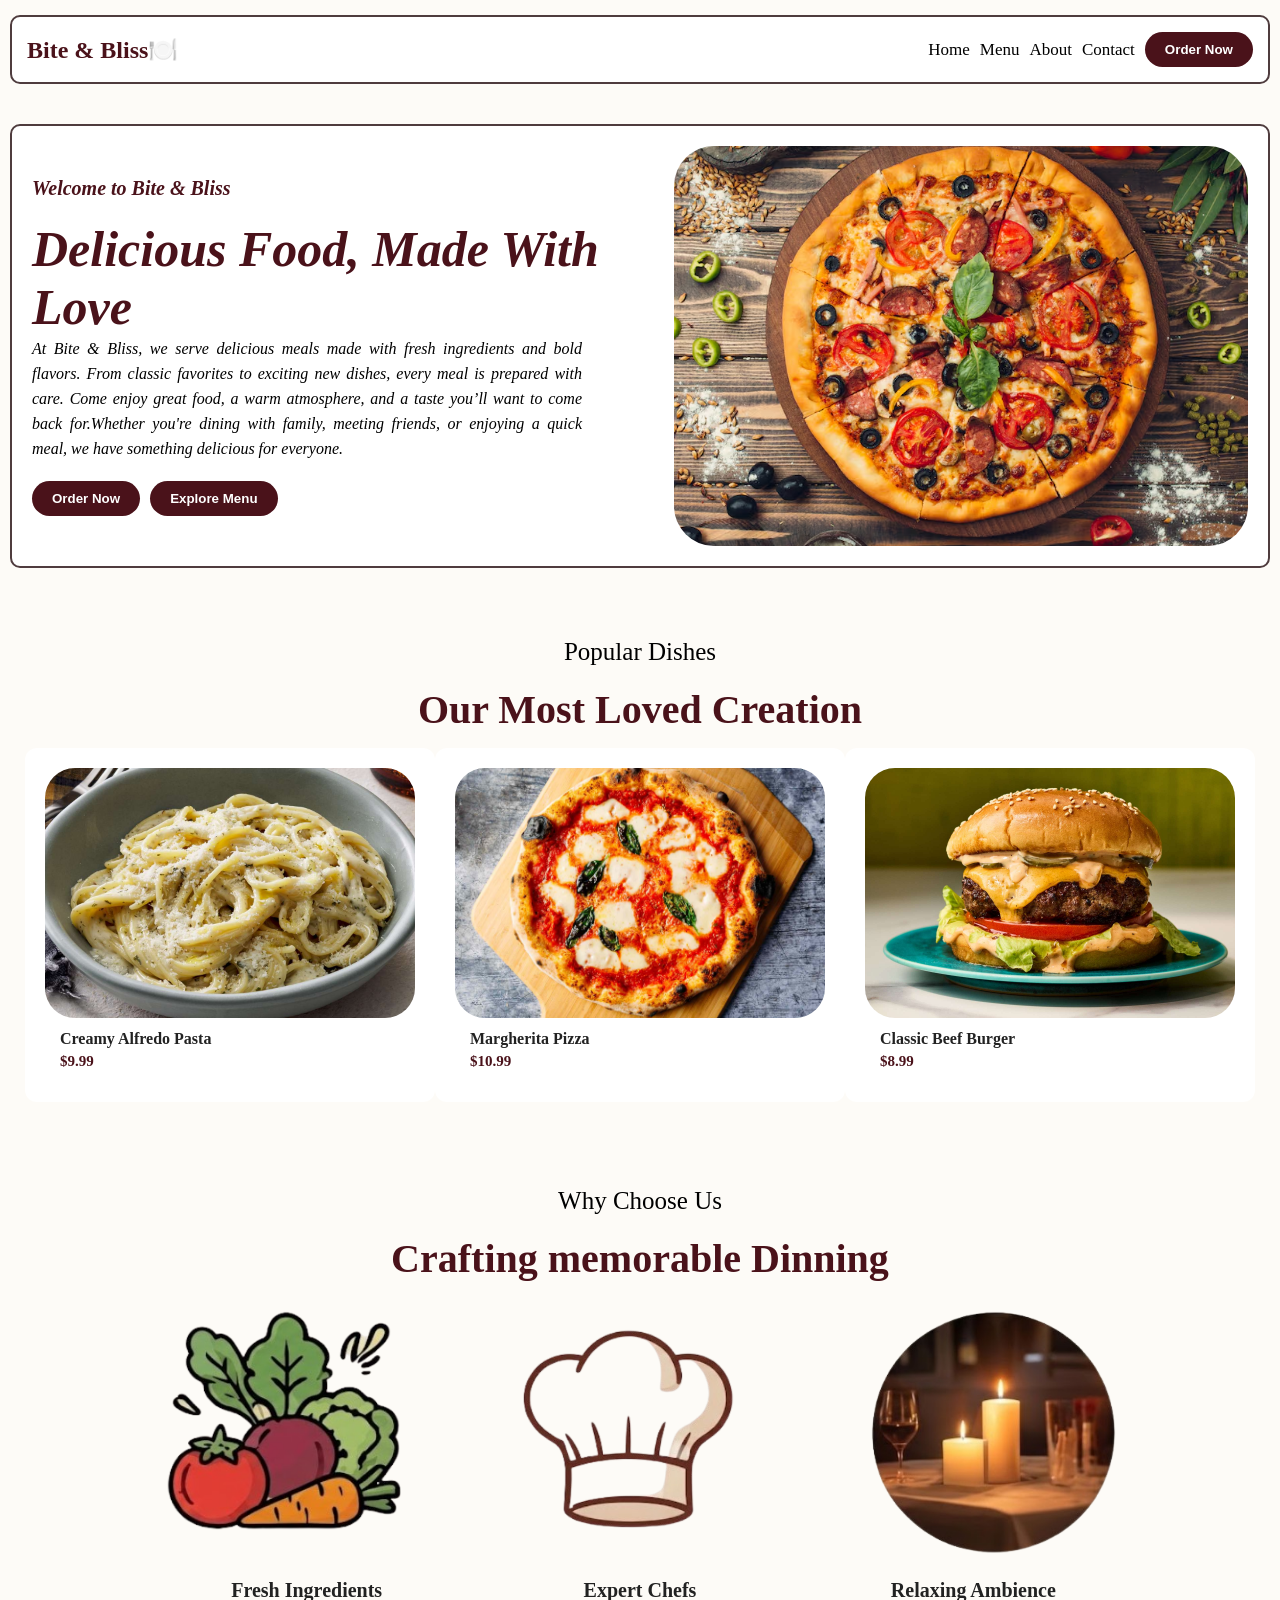
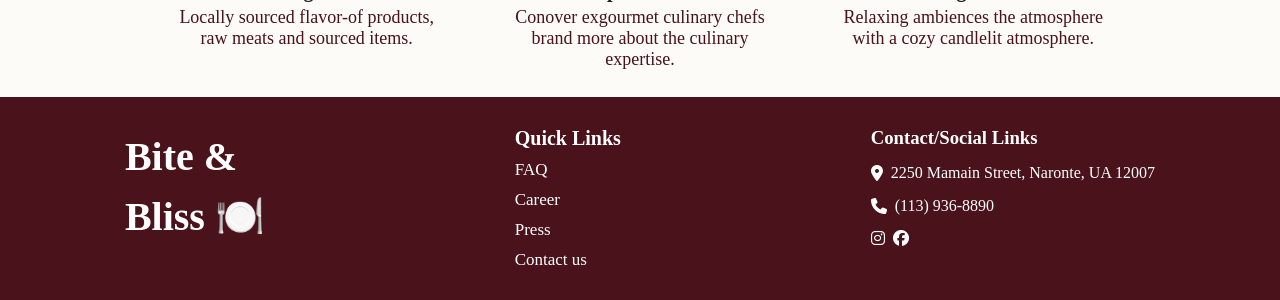
==== index.html @ 05214b68 "first commit" ====
<!DOCTYPE html>
<html lang="en">
<head>
    <meta charset="UTF-8">
    <meta name="viewport" content="width=device-width, initial-scale=1.0">
    <title>Document</title>
<link rel="stylesheet" href="style.css">
<link rel="stylesheet" href="https://cdnjs.cloudflare.com/ajax/libs/font-awesome/6.5.1/css/all.min.css">
</head>
<script src="script.js"></script>

<body>
    <nav class="nav">
        <h1 style="color: #4A121A;">Bite & Bliss🍽️</h1>
        <div class="hamburger" onclick="toggleMenu()">
            <span></span>
            <span></span>
            <span></span>
        </div>
    <ol class="menu">
        <li><a href="#home">Home</a></li>
        <li><a href="#menu">Menu</a></li>
        <li><a href="#about">About</a></li>
        <li><a href="#contact">Contact</a></li>
        <button class="btn">Order Now</button>
    </ol>    
    </nav>

    <!-- hero section -->
     <section class="hero">
        <div>
            <span id="bite">Welcome to Bite & Bliss</span>
            <h1 id="food" style="margin-top: 20px;">Delicious Food, Made With Love</h1>
            <p id="fresh" style="max-width: 550px;">At Bite & Bliss, we serve delicious meals made with fresh ingredients and bold flavors. From classic favorites to
            exciting new dishes, every meal is prepared with care. Come enjoy great food, a warm atmosphere, and a taste you’ll want
            to come back for.Whether you're dining with family, meeting friends, or enjoying a quick meal, we have something delicious for everyone.</p>
            <div class="btn1" style="margin-top: 20px;">
                    <button class="btn">Order Now</button>
                    <button class="btn">Explore Menu</button>
            </div>
        
        </div>
        <img class="img" src="pizza.avif" alt="pizza" >
     </section>
<!-- 2 section -->
     <section>
        <div class="dishes">
            <span style="font-size: 25px; font-weight: 500;">Popular Dishes</span>
            <span class="loved" style="color: #4A121A;" >Our Most Loved Creation</span>
        </div>
        <!--  -->
    <div class="cards-container">
    
        <div class="card">
            <img src="pasta.jpg" alt="Creamy Alfredo Pasta">
            <div class="card-body">
                <p class="card-title">Creamy Alfredo Pasta</p>
                <p class="card-price">$9.99</p>
            </div>
        </div>
    
        <div class="card">
            <img src="m pizza.jpg" alt="Margherita Pizza">
            <div class="card-body">
                <p class="card-title">Margherita Pizza</p>
                <p class="card-price">$10.99</p>
            </div>
        </div>
    
        <div class="card">
            <img src="burger.jpg" alt="Classic Beef Burger">
            <div class="card-body">
                <p class="card-title">Classic Beef Burger</p>
                <p class="card-price">$8.99</p>
            </div>
        </div>
    
    </div>
       
     </section>
     <!-- new -->
    <section>
        <div class="dishe">
            <span style="font-size: 25px; font-weight: 500;">Why Choose Us</span>
            <span class="love" style="color: #4A121A;">Crafting memorable Dinning</span>
        </div>
        <!--  -->
        <div class="cards-containers">
    
            <div class="cards">
                <img src="veg.png" alt="Creamy Alfredo Pasta">
                <div class="card-body">
                    <p class="card-titles">Fresh Ingredients</p>
                    <p class="card-prices">Locally sourced flavor-of products, raw meats and sourced items.</p>
                </div>
            </div>
    
            <div class="cards">
                <img src="cap.png" alt="Margherita Pizza">
                <div class="card-body">
                    <p class="card-titles">Expert Chefs</p>
                    <p class="card-prices">Conover exgourmet culinary chefs brand more about the culinary expertise.</p>
                </div>
            </div>
    
            <div class="cards">
                <img src="light.png" alt="Classic Beef Burger">
                <div class="card-body">
                    <p class="card-titles">Relaxing Ambience</p>
                    <p class="card-prices">Relaxing ambiences the atmosphere with a cozy candlelit atmosphere.</p>
                </div>
            </div>
        </div>   
    </section>
    <footer  class="footer">
        <div class="footer-container">
    <p style="color: white; font-size: 40px; font-weight: bold; line-height: 60px;">
        Bite &<br>
        Bliss 🍽️
    </p>
        <ol class="menus" style="color: white;">
            <li><a href="#home" style="font-size: 20px; font-weight: 600;">Quick Links</a></li>
            <li><a href="#menu">FAQ</a></li>
            <li><a href="#about">Career</a></li>
            <li><a href="#contact">Press</a></li>
            <li><a href="#contact">Contact us</a></li>
        </ol>
    <div class="footer-contact">
        <h3>Contact/Social Links</h3>
    
        <div class="contact-item">
            <i class="fa-solid fa-location-dot"></i>
            <p>2250 Mamain Street, Naronte, UA 12007</p>
        </div>
    
        <div class="contact-item">
            <i class="fa-solid fa-phone"></i>
            <p>(113) 936-8890</p>
        </div>
    
        <div class="social-links">
            <a href="#"><i class="fa-brands fa-instagram"></i></a>
            <a href="#"><i class="fa-brands fa-facebook"></i></a>
        </div>
    </div>
    </div>
    </footer>
</body>
</html>
---- style.css ----
body {
    background-color: #FDFBF7;
}
* {
    margin: 0;
    padding: 0;
    box-sizing: border-box;
}

body {
    padding-left: 10px;
    padding-right: 10px;
}
.nav{
    display: flex;
    justify-content: space-between;
    align-items: center;
    border: 2px solid #4f3c3e ;
    background-color: white;
    border-radius: 10px;
    padding: 15px;
    margin-top: 15px;
      
}
.menu{
 display: flex;   
 gap: 10px;
 font-size: 17px;
 font-weight: 500;
 align-items: center;
}
ol {
    list-style-type: none;
    /* Numbers ko hatane ke liye */
    padding: 0;
    margin: 0;
}
.menu a {
    text-decoration: none;
    color: inherit;
}
.btn {
    background-color: #4A121A;
    color: #FFFFFF;
    border: none;
    padding: 10px 20px;
    border-radius: 20px;
   text-align: center;
    cursor: pointer;
    font-weight: 600;
}
/* Normal screen par icon chupa rahega */
.hamburger {
    display: none;
    flex-direction: column;
    gap: 4px;
    cursor: pointer;
}

.hamburger span {
    width: 25px;
    height: 3px;
    background-color: #333;
    border-radius: 2px;
}
/* responsve navbar */
@media (max-width: 768px) {
    .hamburger {
        display: flex;
        z-index: 1001;
        /* Isse icon top par rahega takay close bhi kar sakein */
    }
 /* Modern Full Screen Mobile Page/Drawer Overlay */
    .menu {
        display: flex;
        flex-direction: column;
        justify-content: center;
        align-items: center;
        gap: 25px;
 /* Full Screen Cover */
        position: fixed;
        top: 0;
        left: 0;
        width: 100vw;
        height: 100vh;
        background-color: #FDFBF7;
        /* Body ka cream background */
        z-index: 1000;

        /* Initially hide off-screen */
        opacity: 0;
        pointer-events: none;
        transition: opacity 0.3s ease-in-out;
    }
 /* Click hone par full page overlay show hoga */
    .menu.active {
        opacity: 1;
        pointer-events: auto;
    }
 /* Links ka size thoda bada full screen ke liye */
    .menu li a {
        font-size: 24px;
        font-weight: 600;
    }
}

/* hero section */
.hero{
    margin-top: 40px;
    display: flex;
    justify-content: space-between;
        align-items: center;
        border: 2px solid #4f3c3e;
        background-color: white;
        border-radius: 10px;
    padding: 20px ;
}
.img{
    width: 50%;
    height: 400px;
    border-radius: 40px;
    object-fit: cover;
}
@media(max-width:500px){
    .img{
        width: 100%;
    }  
}
#bite{
    color: #4A121A;
    font-weight: 600;
    font-size: 20px;
    font-style: italic;
}
#food{
    color: #4A121A;
        font-weight: 600;
        font-size: 50px;
        font-style: oblique;
}
#fresh{
    text-align: justify;
    line-height: 25px;
  font-style: oblique;
}

@media(max-width:768px){
    .hero{
flex-direction: column;
gap: 30px;
    }
}
.btn1{
    display: flex;
    gap: 10px;
}
@media(max-width:500px){
    .btn1{
        flex-direction: column;
        gap: 15px;
    }
}

/* new section  1 */

.dishes{
    display: flex;
    flex-direction: column;
    justify-content: center;
    align-items: center;
    gap: 20px;
    margin-top: 70px;
}
.loved{
    font-size: 40px;
    font-weight: 600;
}
/* Cards Grid Container */
.cards-container {
    display: grid;
    grid-template-columns: repeat(3, 1fr);
    padding: 15px;
}

/* Single Card Box */
.card {
    background-color: #ffffff;
    border-radius: 12px;
    overflow: hidden;
    padding: 20px;
}

/* Card Image */
.card img {
    width: 100%;
    height: 250px;
    object-fit: cover;
    display: block;
    border-radius: 30px;
}

/* Card Content (Text Area) */
.card-body {
    padding: 12px 15px;

}

.card-title {
    font-weight: bold;
    font-size: 16px;
    margin: 0 0 5px 0;
    color: #222222;
}

.card-price {
    font-weight: bold;
    font-size: 15px;
    margin: 0;
    color: #4A121A;
    /* Deep Maroon Theme */
}

@media(max-width:500px){
    .cards-container{
        grid-template-columns: repeat(1, 1fr);
        gap: 10px;
    }
}
@media (min-width: 501px) and (max-width: 768px) {
    .cards-container {
        display: grid;
        grid-template-columns: repeat(2, 1fr);
        gap: 10px;
    }
}
@media(max-width:500px){
    .loved{
        font-size: 20px;
    }
}

/* new section 2*/

.dishe{
    display: flex;
    flex-direction: column;
    justify-content: center;
    align-items: center;
    gap: 20px;
    margin-top: 70px;
}

.love {
    font-size: 40px;
    font-weight: 600;
}

/* Cards Grid Container */
.cards-containers {
    display: grid;
    grid-template-columns: repeat(3, 1fr);
    max-width: 1000px;
    text-align: center;
    margin: 0 auto;
}

/* Single Card Box */
.cards {
    overflow: hidden;
    padding: 15px;
}

/* Card Image */
.cards img {
    width: 100%;
    height: 270px;
    object-fit: cover;
    display: block;
}


.card-titles {
    font-weight: bold;
    font-size: 20px;
    margin: 0 0 5px 0;
    color: #222222;
    text-align: center;
}

.card-prices {
    font-weight: 500;
    font-size: 18px;
    margin: 0;
    color: #4A121A;
    /* Deep Maroon Theme */
}

@media(max-width:500px) {
    .cards-containers {
        grid-template-columns: repeat(1, 1fr);
        /* grid-template-columns: 1fr; */
        gap: 10px;
    }
}

@media (min-width: 501px) and (max-width: 768px) {
    .cards-containers {
        display: grid;
        grid-template-columns: repeat(2, 1fr);
        gap: 10px;
    }
}

@media(max-width:500px) {
    .love {
        font-size: 20px;
    }
}

/* footer */
.footer{
    background-color:#4A121A ;
margin-left: -10px !important;
    margin-right: -10px !important;
    width: calc(100% + 20px) !important;
    padding: 30px 0;
}
.footer-container{
    display: flex;
    justify-content: space-around
}
.menus {
    display: flex;
    flex-direction: column;
    gap: 10px;
    font-size: 17px;
    font-weight: 500;
}
.menus a {
    text-decoration: none;
    color: inherit;
}
.footer-contact{
    color: white;
    display: flex;
    flex-direction: column;
    gap: 15px;
}
.contact-item{
    display: flex;
 align-items: center;
 gap: 8px;
}
.social-links {
      display: flex;
      gap: 8px;
    }
.social-links a {
    text-decoration: none;
    color: inherit;
}
@media(max-width:560px){
 .footer-container {
    margin: 0px 20px;
    flex-direction: column;
    gap: 25px;
 }
}
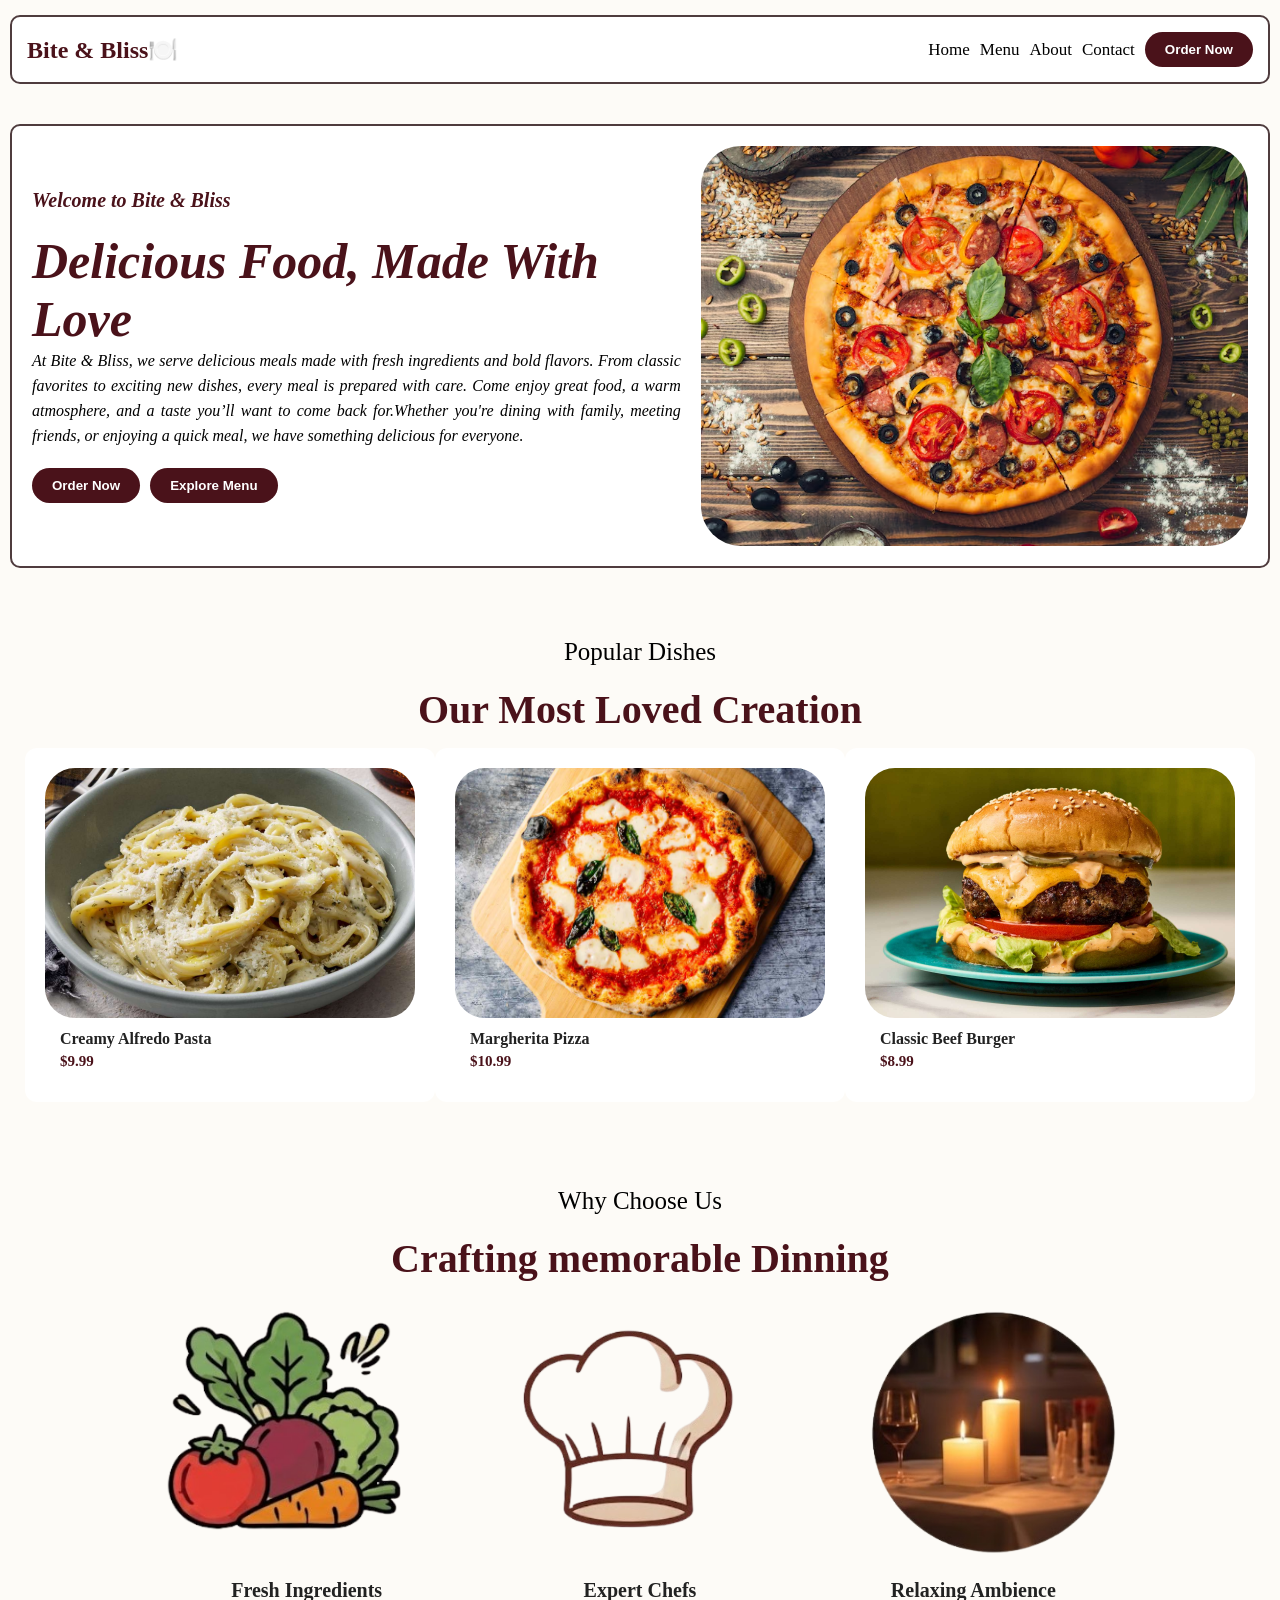
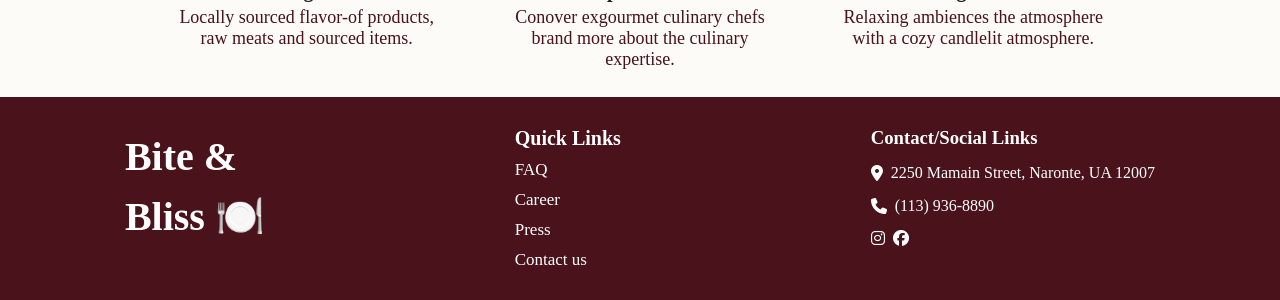
==== commit c8077ce9: "Added new feature X" ====
--- a/index.html
+++ b/index.html
@@ -28,17 +28,16 @@
 
     <!-- hero section -->
      <section class="hero">
-        <div>
+        <div class="hero-content">
             <span id="bite">Welcome to Bite & Bliss</span>
             <h1 id="food" style="margin-top: 20px;">Delicious Food, Made With Love</h1>
-            <p id="fresh" style="max-width: 550px;">At Bite & Bliss, we serve delicious meals made with fresh ingredients and bold flavors. From classic favorites to
+            <p id="fresh">At Bite & Bliss, we serve delicious meals made with fresh ingredients and bold flavors. From classic favorites to
             exciting new dishes, every meal is prepared with care. Come enjoy great food, a warm atmosphere, and a taste you’ll want
             to come back for.Whether you're dining with family, meeting friends, or enjoying a quick meal, we have something delicious for everyone.</p>
             <div class="btn1" style="margin-top: 20px;">
                     <button class="btn">Order Now</button>
                     <button class="btn">Explore Menu</button>
             </div>
-        
         </div>
         <img class="img" src="pizza.avif" alt="pizza" >
      </section>
--- a/style.css
+++ b/style.css
@@ -114,16 +114,26 @@
         background-color: white;
         border-radius: 10px;
     padding: 20px ;
+    gap: 20px;
+        overflow: hidden;
+}
+.hero-content {
+    flex: 1;
+    /* Image ke sath jagah proper divide karega */
+    min-width: 0;
+    /* Text ko overflow hone se rokega */
 }
 .img{
-    width: 50%;
+    width: 45%;
     height: 400px;
     border-radius: 40px;
     object-fit: cover;
-}
-@media(max-width:500px){
+    flex-shrink: 0;
+}
+@media(max-width:768px){
     .img{
         width: 100%;
+        height: auto;
     }  
 }
 #bite{
@@ -142,6 +152,7 @@
     text-align: justify;
     line-height: 25px;
   font-style: oblique;
+width: 100%;
 }
 
 @media(max-width:768px){
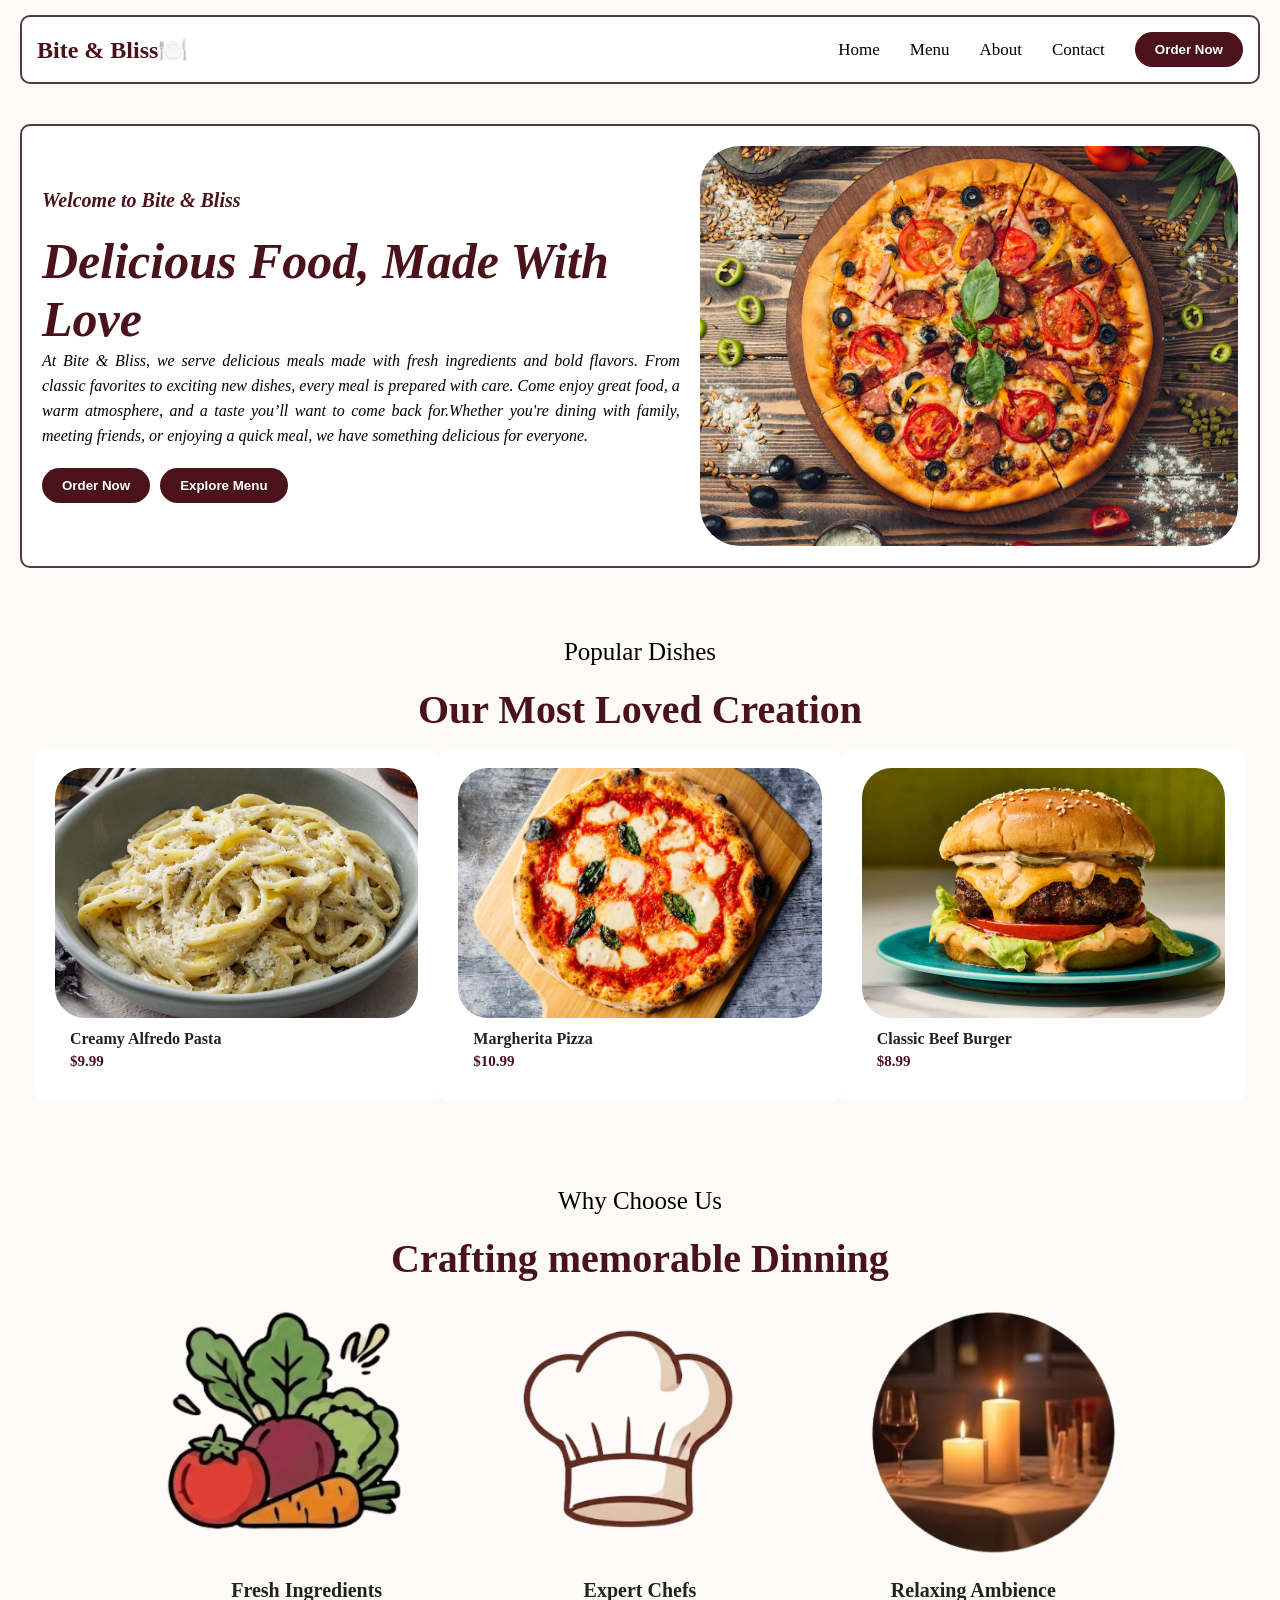
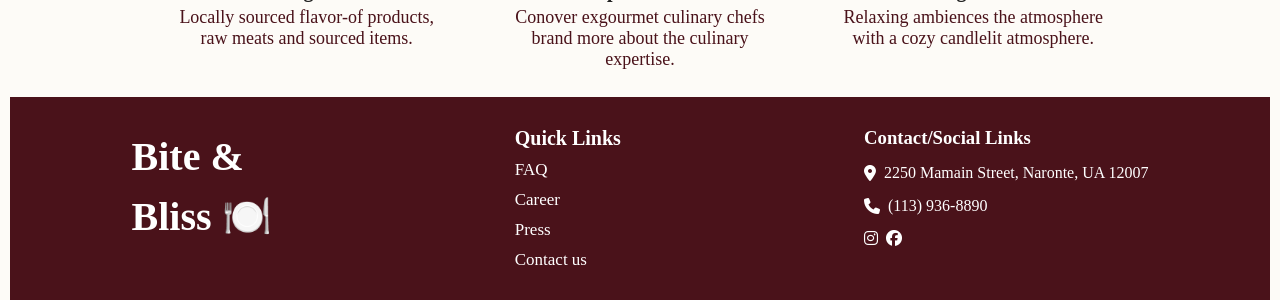
==== commit 09d1e5f7: "Added new feature X" ====
--- a/index.html
+++ b/index.html
@@ -7,24 +7,8 @@
 <link rel="stylesheet" href="style.css">
 <link rel="stylesheet" href="https://cdnjs.cloudflare.com/ajax/libs/font-awesome/6.5.1/css/all.min.css">
 </head>
-<script src="script.js"></script>
-
 <body>
-    <nav class="nav">
-        <h1 style="color: #4A121A;">Bite & Bliss🍽️</h1>
-        <div class="hamburger" onclick="toggleMenu()">
-            <span></span>
-            <span></span>
-            <span></span>
-        </div>
-    <ol class="menu">
-        <li><a href="#home">Home</a></li>
-        <li><a href="#menu">Menu</a></li>
-        <li><a href="#about">About</a></li>
-        <li><a href="#contact">Contact</a></li>
-        <button class="btn">Order Now</button>
-    </ol>    
-    </nav>
+<div id="navbar-placeholder"></div>
 
     <!-- hero section -->
      <section class="hero">
@@ -39,7 +23,7 @@
                     <button class="btn">Explore Menu</button>
             </div>
         </div>
-        <img class="img" src="pizza.avif" alt="pizza" >
+        <img class="img" src="images/pizza.avif" alt="pizza" >
      </section>
 <!-- 2 section -->
      <section>
@@ -51,7 +35,7 @@
     <div class="cards-container">
     
         <div class="card">
-            <img src="pasta.jpg" alt="Creamy Alfredo Pasta">
+            <img src="images/pasta.jpg" alt="Creamy Alfredo Pasta">
             <div class="card-body">
                 <p class="card-title">Creamy Alfredo Pasta</p>
                 <p class="card-price">$9.99</p>
@@ -59,7 +43,7 @@
         </div>
     
         <div class="card">
-            <img src="m pizza.jpg" alt="Margherita Pizza">
+            <img src="images\pizza.jpg" alt="Margherita Pizza">
             <div class="card-body">
                 <p class="card-title">Margherita Pizza</p>
                 <p class="card-price">$10.99</p>
@@ -67,7 +51,7 @@
         </div>
     
         <div class="card">
-            <img src="burger.jpg" alt="Classic Beef Burger">
+            <img src="images/burger.jpg" alt="Classic Beef Burger">
             <div class="card-body">
                 <p class="card-title">Classic Beef Burger</p>
                 <p class="card-price">$8.99</p>
@@ -87,7 +71,7 @@
         <div class="cards-containers">
     
             <div class="cards">
-                <img src="veg.png" alt="Creamy Alfredo Pasta">
+                <img src="images/veg.png" alt="Creamy Alfredo Pasta">
                 <div class="card-body">
                     <p class="card-titles">Fresh Ingredients</p>
                     <p class="card-prices">Locally sourced flavor-of products, raw meats and sourced items.</p>
@@ -95,7 +79,7 @@
             </div>
     
             <div class="cards">
-                <img src="cap.png" alt="Margherita Pizza">
+                <img src="images/cap.png" alt="Margherita Pizza">
                 <div class="card-body">
                     <p class="card-titles">Expert Chefs</p>
                     <p class="card-prices">Conover exgourmet culinary chefs brand more about the culinary expertise.</p>
@@ -103,7 +87,7 @@
             </div>
     
             <div class="cards">
-                <img src="light.png" alt="Classic Beef Burger">
+                <img src="images/light.png" alt="Classic Beef Burger">
                 <div class="card-body">
                     <p class="card-titles">Relaxing Ambience</p>
                     <p class="card-prices">Relaxing ambiences the atmosphere with a cozy candlelit atmosphere.</p>
@@ -111,38 +95,7 @@
             </div>
         </div>   
     </section>
-    <footer  class="footer">
-        <div class="footer-container">
-    <p style="color: white; font-size: 40px; font-weight: bold; line-height: 60px;">
-        Bite &<br>
-        Bliss 🍽️
-    </p>
-        <ol class="menus" style="color: white;">
-            <li><a href="#home" style="font-size: 20px; font-weight: 600;">Quick Links</a></li>
-            <li><a href="#menu">FAQ</a></li>
-            <li><a href="#about">Career</a></li>
-            <li><a href="#contact">Press</a></li>
-            <li><a href="#contact">Contact us</a></li>
-        </ol>
-    <div class="footer-contact">
-        <h3>Contact/Social Links</h3>
-    
-        <div class="contact-item">
-            <i class="fa-solid fa-location-dot"></i>
-            <p>2250 Mamain Street, Naronte, UA 12007</p>
-        </div>
-    
-        <div class="contact-item">
-            <i class="fa-solid fa-phone"></i>
-            <p>(113) 936-8890</p>
-        </div>
-    
-        <div class="social-links">
-            <a href="#"><i class="fa-brands fa-instagram"></i></a>
-            <a href="#"><i class="fa-brands fa-facebook"></i></a>
-        </div>
-    </div>
-    </div>
-    </footer>
+<div id="footer-placeholder"></div>
+<script src="script.js"></script>
 </body>
 </html>
--- a/style.css
+++ b/style.css
@@ -8,100 +8,8 @@
 }
 
 body {
-    padding-left: 10px;
-    padding-right: 10px;
-}
-.nav{
-    display: flex;
-    justify-content: space-between;
-    align-items: center;
-    border: 2px solid #4f3c3e ;
-    background-color: white;
-    border-radius: 10px;
-    padding: 15px;
-    margin-top: 15px;
-      
-}
-.menu{
- display: flex;   
- gap: 10px;
- font-size: 17px;
- font-weight: 500;
- align-items: center;
-}
-ol {
-    list-style-type: none;
-    /* Numbers ko hatane ke liye */
-    padding: 0;
-    margin: 0;
-}
-.menu a {
-    text-decoration: none;
-    color: inherit;
-}
-.btn {
-    background-color: #4A121A;
-    color: #FFFFFF;
-    border: none;
-    padding: 10px 20px;
-    border-radius: 20px;
-   text-align: center;
-    cursor: pointer;
-    font-weight: 600;
-}
-/* Normal screen par icon chupa rahega */
-.hamburger {
-    display: none;
-    flex-direction: column;
-    gap: 4px;
-    cursor: pointer;
-}
-
-.hamburger span {
-    width: 25px;
-    height: 3px;
-    background-color: #333;
-    border-radius: 2px;
-}
-/* responsve navbar */
-@media (max-width: 768px) {
-    .hamburger {
-        display: flex;
-        z-index: 1001;
-        /* Isse icon top par rahega takay close bhi kar sakein */
-    }
- /* Modern Full Screen Mobile Page/Drawer Overlay */
-    .menu {
-        display: flex;
-        flex-direction: column;
-        justify-content: center;
-        align-items: center;
-        gap: 25px;
- /* Full Screen Cover */
-        position: fixed;
-        top: 0;
-        left: 0;
-        width: 100vw;
-        height: 100vh;
-        background-color: #FDFBF7;
-        /* Body ka cream background */
-        z-index: 1000;
-
-        /* Initially hide off-screen */
-        opacity: 0;
-        pointer-events: none;
-        transition: opacity 0.3s ease-in-out;
-    }
- /* Click hone par full page overlay show hoga */
-    .menu.active {
-        opacity: 1;
-        pointer-events: auto;
-    }
- /* Links ka size thoda bada full screen ke liye */
-    .menu li a {
-        font-size: 24px;
-        font-weight: 600;
-    }
+    padding-left: 20px;
+    padding-right: 20px;
 }
 
 /* hero section */
@@ -228,7 +136,6 @@
     font-size: 15px;
     margin: 0;
     color: #4A121A;
-    /* Deep Maroon Theme */
 }
 
 @media(max-width:500px){
@@ -328,52 +235,3 @@
     }
 }
 
-/* footer */
-.footer{
-    background-color:#4A121A ;
-margin-left: -10px !important;
-    margin-right: -10px !important;
-    width: calc(100% + 20px) !important;
-    padding: 30px 0;
-}
-.footer-container{
-    display: flex;
-    justify-content: space-around
-}
-.menus {
-    display: flex;
-    flex-direction: column;
-    gap: 10px;
-    font-size: 17px;
-    font-weight: 500;
-}
-.menus a {
-    text-decoration: none;
-    color: inherit;
-}
-.footer-contact{
-    color: white;
-    display: flex;
-    flex-direction: column;
-    gap: 15px;
-}
-.contact-item{
-    display: flex;
- align-items: center;
- gap: 8px;
-}
-.social-links {
-      display: flex;
-      gap: 8px;
-    }
-.social-links a {
-    text-decoration: none;
-    color: inherit;
-}
-@media(max-width:560px){
- .footer-container {
-    margin: 0px 20px;
-    flex-direction: column;
-    gap: 25px;
- }
-}
